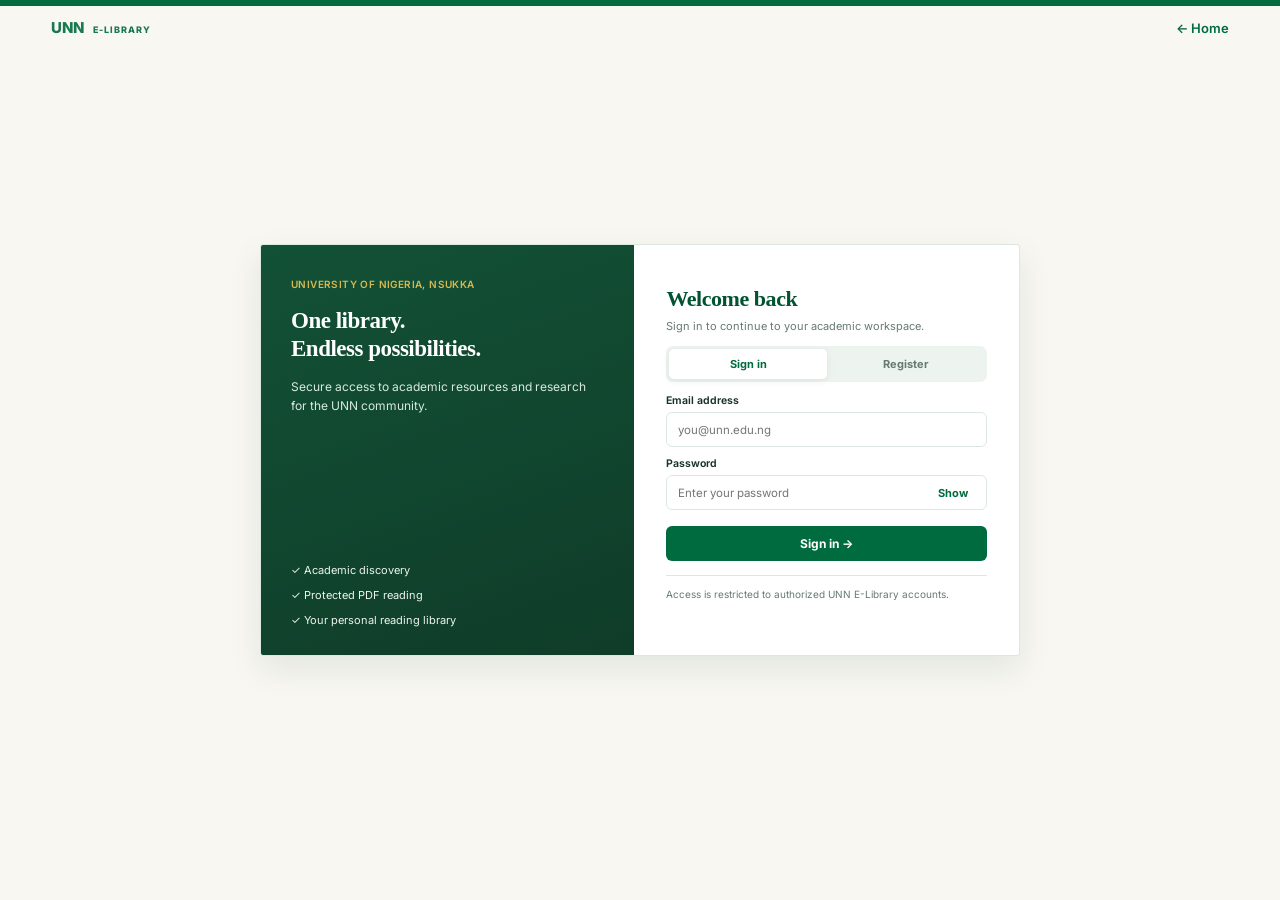
==== frontend/login.html @ 41a2eba9 "feat: complete e-library core features, DRM and reading progress" ====
<!doctype html>
<html lang="en">
  <head>
    <meta charset="UTF-8" />
    <meta name="viewport" content="width=device-width, initial-scale=1" />
    <title>Sign in or Register | UNN E-Library</title>
    <link rel="preconnect" href="https://fonts.googleapis.com" />
    <link
      href="https://fonts.googleapis.com/css2?family=Inter:wght@400;500;600;700;800&display=swap"
      rel="stylesheet"
    />
    <link rel="stylesheet" href="./css/entry.css" />
  </head>
  <body class="auth-body">
    <header class="auth-top">
      <a class="brand" href="./landing.html">UNN <small>E-LIBRARY</small></a
      ><a href="./landing.html">← Home</a>
    </header>
    <main class="auth-shell">
      <aside class="auth-brand">
        <div class="auth-insignia">UNN</div>
        <p class="eyebrow">UNIVERSITY OF NIGERIA, NSUKKA</p>
        <h1>One library.<br />Endless possibilities.</h1>
        <p>
          Secure access to academic resources and research for the UNN
          community.
        </p>
        <div class="auth-points">
          <span>✓ Academic discovery</span><span>✓ Protected PDF reading</span
          ><span>✓ Your personal reading library</span>
        </div>
      </aside>
      <section class="auth-card">
        <p class="eyebrow">UNN ACADEMIC RESOURCE PORTAL</p>
        <h2 id="form-title">Welcome back</h2>
        <p class="subtitle" id="form-subtitle">
          Sign in to continue to your academic workspace.
        </p>
        <div class="auth-toggle" role="tablist" aria-label="Account access">
          <button
            type="button"
            id="sign-in-tab"
            role="tab"
            aria-selected="true"
          >
            Sign in</button
          ><button
            type="button"
            id="register-tab"
            role="tab"
            aria-selected="false"
          >
            Register
          </button>
        </div>
        <p
          class="form-status"
          id="form-status"
          role="alert"
          aria-live="polite"
        ></p>
        <form id="login-form">
          <label for="login-email">Email address</label
          ><input
            id="login-email"
            type="email"
            autocomplete="username"
            required
            placeholder="you@unn.edu.ng"
          /><label for="login-password">Password</label
          ><input
            id="login-password"
            type="password"
            autocomplete="current-password"
            required
            placeholder="Enter your password"
          /><button class="primary full" id="login-submit" type="submit">
            Sign in →
          </button>
        </form>
        <form id="register-form" hidden>
          <label for="register-role">Account Type</label
          ><select id="register-role" name="role" required>
            <option value="student">Student</option>
            <option value="lecturer">Lecturer</option></select
          ><label for="register-name">Full name</label
          ><input
            id="register-name"
            type="text"
            autocomplete="name"
            required
            maxlength="150"
            placeholder="Your official full name"
          /><label for="register-email">Email address</label
          ><input
            id="register-email"
            type="email"
            autocomplete="email"
            required
            placeholder="Your email"
          /><label for="register-department">Department ID</label
          ><input
            id="register-department"
            type="number"
            min="1"
            step="1"
            placeholder="Valid department database ID"
            required
          />
          <p class="field-note">
            Registration currently needs a valid department ID from the
            university records. This field will become a department selector
            once the academic lookup API is confirmed.
          </p>
          <div id="student-fields">
            <label for="register-matric">Matriculation number</label
            ><input
              id="register-matric"
              type="text"
              autocomplete="off"
              placeholder="Your matriculation number"
            /><label for="register-level">Academic level</label
            ><select id="register-level">
              <option value="">Select level</option>
              <option value="100">100 Level</option>
              <option value="200">200 Level</option>
              <option value="300">300 Level</option>
              <option value="400">400 Level</option>
              <option value="500">500 Level</option>
              <option value="600">600 Level</option>
            </select>
          </div>
          <div id="lecturer-fields" hidden>
            <label for="register-staff">Staff ID</label
            ><input
              id="register-staff"
              type="text"
              placeholder="Your staff identification number"
            />
          </div>
          <label for="register-password">Password</label
          ><input
            id="register-password"
            type="password"
            autocomplete="new-password"
            minlength="8"
            required
            placeholder="Create a strong password"
          /><label for="register-confirm">Confirm password</label
          ><input
            id="register-confirm"
            type="password"
            autocomplete="new-password"
            required
            placeholder="Re-enter your password"
          /><button class="primary full" id="register-submit" type="submit">
            Create account →
          </button>
          <p class="field-note">
            Librarian and administrator accounts are provisioned securely, not
            through public registration.
          </p>
        </form>
        <div class="auth-footer">
          Access is restricted to authorized UNN E-Library accounts.
        </div>
      </section>
    </main>
    <link rel="stylesheet" href="./css/auth-figma.css" />
    <script type="module" src="./js/auth-page.js"></script>
  </body>
</html>
---- frontend/css/entry.css ----
:root {
  --green: #006b3f;
  --deep: #00482c;
  --ivory: #f8f7f2;
  --muted: #667a70;
  --gold: #c9a227;
  --border: #dce7df;
}
* {
  box-sizing: border-box;
}
body {
  margin: 0;
  background: var(--ivory);
  color: #18342a;
  font-family: Inter, Arial, sans-serif;
}
a {
  color: inherit;
  text-decoration: none;
}
button,
input,
select {
  font: inherit;
}
button {
  cursor: pointer;
}
[hidden] {
  display: none !important;
}
.brand {
  font-size: 26px;
  font-weight: 800;
  color: var(--green);
  display: inline-flex;
  align-items: baseline;
  gap: 9px;
}
.brand small {
  font-size: 11px;
  letter-spacing: 2px;
}
.eyebrow {
  letter-spacing: 2px;
  font-size: 11px;
  font-weight: 800;
  color: var(--green);
}
.primary,
.nav-cta {
  display: inline-block;
  border: 0;
  background: var(--green);
  color: white;
  padding: 14px 22px;
  border-radius: 10px;
  font-weight: 700;
}
.primary:hover,
.nav-cta:hover {
  background: var(--deep);
}
.ghost {
  border: 1px solid var(--green);
  color: var(--green);
  padding: 13px 22px;
  border-radius: 10px;
  font-weight: 700;
}
.landing-nav,
.auth-top {
  display: flex;
  align-items: center;
  justify-content: space-between;
  padding: 24px max(5vw, 22px);
  background: #fff;
  border-bottom: 1px solid var(--border);
}
.landing-nav nav {
  display: flex;
  gap: 25px;
  align-items: center;
  font-size: 13px;
}
.landing-hero {
  min-height: 520px;
  display: grid;
  grid-template-columns: 1.1fr 0.9fr;
  align-items: center;
  gap: 40px;
  padding: 75px max(5vw, 22px);
}
.hero-copy {
  max-width: 680px;
}
.hero-copy h1 {
  font-size: clamp(44px, 5.5vw, 76px);
  line-height: 1.1;
  letter-spacing: -3px;
  margin: 20px 0;
}
.hero-copy h1 em {
  color: var(--green);
  font-style: normal;
}
.hero-copy > p:not(.eyebrow) {
  font-size: 17px;
  line-height: 1.9;
  color: var(--muted);
}
.hero-actions {
  display: flex;
  gap: 14px;
  flex-wrap: wrap;
  margin: 30px 0;
}
.trust {
  display: flex;
  gap: 13px;
  flex-wrap: wrap;
  font-size: 12px;
  color: var(--muted);
}
.hero-art {
  padding: 55px;
  background: linear-gradient(135deg, #006b3f, #003b23);
  min-height: 385px;
  border-radius: 26px;
  color: white;
  box-shadow: 0 24px 50px #006b3f24;
  display: flex;
  flex-direction: column;
  justify-content: center;
}
.art-icon {
  font-size: 70px;
  margin-bottom: 24px;
}
.hero-art p {
  font-size: 11px;
  letter-spacing: 3px;
  color: #d6cc92;
}
.hero-art strong {
  font-size: clamp(30px, 3vw, 46px);
  line-height: 1.25;
}
.art-line {
  height: 3px;
  background: var(--gold);
  width: 90px;
  margin: 25px 0;
}
.hero-art span {
  color: #cce6d8;
  font-size: 13px;
}
.features {
  padding: 45px max(5vw, 22px) 90px;
}
.features h2 {
  font-size: 34px;
  max-width: 650px;
}
.features-grid {
  display: grid;
  grid-template-columns: repeat(4, 1fr);
  gap: 16px;
  margin-top: 30px;
}
.features-grid article {
  background: white;
  border: 1px solid var(--border);
  border-radius: 18px;
  padding: 28px;
}
.features-grid article span {
  font-size: 26px;
  color: var(--green);
}
.features-grid h3 {
  font-size: 16px;
}
.features-grid p,
.about p {
  color: var(--muted);
  line-height: 1.7;
  font-size: 14px;
}
.about {
  text-align: center;
  padding: 70px 24px;
  background: #eaf5ee;
}
.about h2 {
  font-size: 30px;
}
.about .primary {
  margin-top: 18px;
}
footer {
  text-align: center;
  padding: 28px;
  color: var(--muted);
  font-size: 12px;
}
.auth-top {
  padding: 15px max(5vw, 22px);
}
.auth-top > a:last-child {
  font-size: 13px;
  color: var(--green);
  font-weight: 600;
}
.auth-shell {
  max-width: 1100px;
  min-height: 680px;
  margin: 50px auto;
  display: grid;
  grid-template-columns: 0.85fr 1fr;
  background: white;
  border-radius: 22px;
  overflow: hidden;
  border: 1px solid var(--border);
  box-shadow: 0 20px 55px #1a3f3020;
}
.auth-brand {
  background: linear-gradient(145deg, #006b3f, #003b23);
  color: white;
  padding: 55px;
  display: flex;
  flex-direction: column;
  justify-content: center;
}
.auth-brand .eyebrow {
  color: #d7c980;
}
.auth-insignia {
  display: grid;
  place-items: center;
  height: 80px;
  width: 80px;
  border: 2px solid var(--gold);
  border-radius: 16px;
  font-size: 29px;
  font-weight: 800;
  margin-bottom: 35px;
}
.auth-brand h1 {
  font-size: clamp(30px, 3.5vw, 48px);
  line-height: 1.2;
}
.auth-brand > p:not(.eyebrow) {
  line-height: 1.8;
  color: #d1e8da;
}
.auth-points {
  display: grid;
  gap: 14px;
  margin-top: 45px;
  font-size: 13px;
  color: #d1e8da;
}
.auth-card {
  padding: 48px 54px;
  overflow: auto;
}
.auth-card h2 {
  font-size: 30px;
  margin: 10px 0;
}
.subtitle {
  color: var(--muted);
  line-height: 1.6;
  font-size: 13px;
}
.auth-toggle {
  display: flex;
  padding: 5px;
  border-radius: 12px;
  background: #edf3ee;
  margin: 24px 0;
}
.auth-toggle button {
  flex: 1;
  background: transparent;
  border: 0;
  padding: 13px;
  font-weight: 700;
  color: var(--muted);
  border-radius: 9px;
}
.auth-toggle button[aria-selected="true"] {
  background: white;
  color: var(--green);
  box-shadow: 0 2px 9px #00271212;
}
label {
  display: block;
  font-size: 12px;
  font-weight: 700;
  margin: 17px 0 8px;
}
input,
select {
  display: block;
  width: 100%;
  padding: 12px 14px;
  border: 1px solid var(--border);
  border-radius: 10px;
  background: white;
  outline: none;
}
input:focus,
select:focus {
  border-color: var(--green);
  box-shadow: 0 0 0 3px #006b3f1d;
}
.full {
  width: 100%;
  margin-top: 26px;
}
.primary:disabled {
  opacity: 0.55;
  cursor: wait;
}
.form-status {
  min-height: 16px;
  color: #b42318;
  font-size: 13px;
  line-height: 1.5;
}
.field-note {
  font-size: 11px;
  color: var(--muted);
  line-height: 1.6;
}
.auth-footer {
  margin-top: 22px;
  border-top: 1px solid var(--border);
  padding-top: 22px;
  font-size: 11px;
  color: var(--muted);
}
@media (max-width: 850px) {
  .auth-shell {
    grid-template-columns: 1fr;
    margin: 20px 14px;
  }
  .auth-brand {
    padding: 25px;
  }
  .auth-brand h1 {
    font-size: 26px;
  }
  .auth-brand .auth-points,
  .auth-brand .auth-insignia {
    display: none;
  }
  .auth-card {
    padding: 28px;
  }
  .landing-hero {
    grid-template-columns: 1fr;
  }
  .features-grid {
    grid-template-columns: repeat(2, 1fr);
  }
}
@media (max-width: 530px) {
  .landing-nav nav > a:not(.nav-cta) {
    display: none;
  }
  .features-grid {
    grid-template-columns: 1fr;
  }
  .landing-hero {
    padding-top: 35px;
  }
  .hero-art {
    min-height: 280px;
  }
  .hero-copy h1 {
    letter-spacing: -1px;
  }
}

/* Figma foundation adjustments: narrow green top accent, centered auth shell */
.auth-body::before {
  content: "";
  position: fixed;
  top: 0;
  left: 0;
  right: 0;
  height: 6px;
  background: #006b3f;
  z-index: 30;
}
.auth-card {
  min-width: 0;
}
.auth-toggle button:focus-visible,
.primary:focus-visible,
a:focus-visible {
  outline: 3px solid #c9a227;
  outline-offset: 2px;
}
@media (max-width: 600px) {
  .auth-shell {
    min-height: auto;
  }
  .auth-brand {
    padding: 24px;
  }
  .auth-card {
    padding: 26px 22px;
  }
  .landing-nav {
    gap: 10px;
  }
  .landing-nav nav {
    gap: 10px;
  }
}

/* More compact, centered Figma authentication composition. */
.auth-body {
  min-height: 100vh;
}
.auth-shell {
  max-width: 990px;
  min-height: 0;
  margin: clamp(24px, 5vh, 68px) auto;
  grid-template-columns: 0.87fr 1fr;
}
.auth-brand {
  padding: 38px;
}
.auth-card {
  padding: 34px 40px;
  max-height: calc(100vh - 155px);
  overflow-y: auto;
  scrollbar-width: thin;
}
.auth-top .brand small {
  font-size: 10px;
}
.password-wrap {
  position: relative;
}
.password-wrap input {
  padding-right: 75px;
}
.password-eye {
  position: absolute;
  top: 50%;
  right: 9px;
  transform: translateY(-50%);
  background: none;
  border: 0;
  color: #006b3f;
  font-size: 12px;
  font-weight: 700;
  padding: 8px 10px;
}
.password-eye:focus-visible {
  outline: 2px solid #c9a227;
  border-radius: 5px;
}
@media (max-width: 850px) {
  .auth-shell {
    margin: 18px auto;
    max-width: 580px;
    display: block;
  }
  .auth-brand {
    display: none;
  }
  .auth-card {
    max-height: none;
  }
}

.site-footer {
  background: #003d26;
  color: #dbece0;
  padding: 52px max(5vw, 22px) 18px;
  text-align: left;
}
.site-footer-grid {
  display: grid;
  grid-template-columns: 2fr repeat(3, 1fr);
  gap: 35px;
  max-width: 1280px;
  margin: auto;
}
.site-footer-grid strong {
  display: block;
  color: #fff;
  margin-bottom: 14px;
  font-size: 14px;
}
.site-footer-grid a {
  display: block;
  margin: 9px 0;
  font-size: 12px;
  color: #dbece0;
}
.site-footer-grid p {
  font-size: 12px;
  line-height: 1.9;
  margin: 0;
}
.site-footer-bottom {
  max-width: 1280px;
  margin: 35px auto 0;
  border-top: 1px solid #2a6246;
  padding-top: 18px;
  font-size: 11px;
}
@media (max-width: 700px) {
  .site-footer-grid {
    grid-template-columns: 1fr 1fr;
  }
}
---- frontend/css/auth-figma.css ----
/* Focused visual correction against UNN Figma login / registration frames. */
.auth-body {
  min-height: 100vh;
  background: #f8f7f2;
  display: flex;
  flex-direction: column;
}
.auth-top {
  position: absolute;
  top: 6px;
  left: 0;
  right: 0;
  background: transparent;
  border: 0;
  padding: 12px clamp(20px, 4vw, 52px);
  z-index: 2;
}
.auth-top .brand {
  font-size: 15px;
  opacity: 0.9;
}
.auth-top .brand small {
  font-size: 9px;
  letter-spacing: 1px;
}
.auth-shell {
  width: min(760px, calc(100% - 40px));
  max-width: 760px;
  min-height: 0;
  margin: auto;
  display: grid;
  grid-template-columns: 1fr 1.03fr;
  border-radius: 3px;
  border: 1px solid #dce7df;
  box-shadow: 0 13px 34px rgba(0, 54, 30, 0.09);
  overflow: hidden;
}
.auth-brand {
  min-height: 410px;
  padding: 28px 30px;
  display: flex;
  flex-direction: column;
  justify-content: flex-start;
  background: linear-gradient(
    160deg,
    rgba(0, 68, 39, 0.93),
    rgba(0, 48, 27, 0.94)
  );
}
.auth-insignia {
  display: none;
}
.auth-brand .eyebrow {
  font-size: 10px;
  font-weight: 600;
  letter-spacing: 0.4px;
  color: #d6b953;
  margin-top: 5px;
}
.auth-brand h1 {
  font-family: Georgia, serif;
  font-size: 23px;
  line-height: 1.23;
  letter-spacing: -0.5px;
  font-weight: 600;
  margin: 7px 0 13px;
  color: #fff;
}
.auth-brand > p:not(.eyebrow) {
  font-size: 12px;
  line-height: 1.65;
  color: #d8eae0;
  margin: 0;
}
.auth-points {
  margin-top: auto;
  gap: 11px;
  font-size: 11px;
  color: #ecf5ee;
}
.auth-card {
  padding: 30px 32px;
  max-height: min(76vh, 720px);
  overflow-y: auto;
  scrollbar-width: thin;
  scrollbar-color: #cddcd2 transparent;
}
.auth-card > .eyebrow {
  display: none;
}
.auth-card h2 {
  font-family: Georgia, serif;
  color: #005333;
  font-size: 22px;
  letter-spacing: -0.45px;
  font-weight: 600;
  line-height: 1.25;
  margin: 10px 0 5px;
}
.auth-card .subtitle {
  font-size: 11px;
  line-height: 1.5;
  margin: 0 0 12px;
}
.auth-toggle {
  margin: 12px 0;
  background: #edf3ee;
  padding: 3px;
  border-radius: 7px;
}
.auth-toggle button {
  padding: 8px 10px;
  font-size: 11px;
  border-radius: 5px;
}
.auth-card label {
  font-size: 10.5px;
  font-weight: 650;
  margin: 10px 0 5px;
}
.auth-card input,
.auth-card select {
  padding: 9px 11px;
  font-size: 11.5px;
  border-radius: 6px;
  min-height: 35px;
}
.auth-card .primary.full {
  padding: 10px;
  margin-top: 16px;
  font-size: 12px;
  border-radius: 6px;
}
.auth-card .auth-footer {
  margin-top: 14px;
  padding-top: 12px;
  font-size: 10px;
}
.auth-card .field-note {
  font-size: 10px;
}
.auth-card .form-status {
  font-size: 11px;
  min-height: 0;
}
.auth-card .password-eye {
  font-size: 11px;
}
@media (min-width: 820px) and (max-height: 650px) {
  .auth-shell {
    margin: 62px auto 18px;
  }
  .auth-card {
    max-height: calc(100vh - 95px);
  }
}
@media (max-width: 680px) {
  .auth-top {
    position: static;
    padding: 12px 20px;
    background: #f8f7f2;
  }
  .auth-shell {
    width: min(480px, calc(100% - 30px));
    grid-template-columns: 1fr;
    margin: 22px auto;
  }
  .auth-brand {
    display: none;
  }
  .auth-card {
    max-height: none;
    padding: 25px 22px;
  }
}
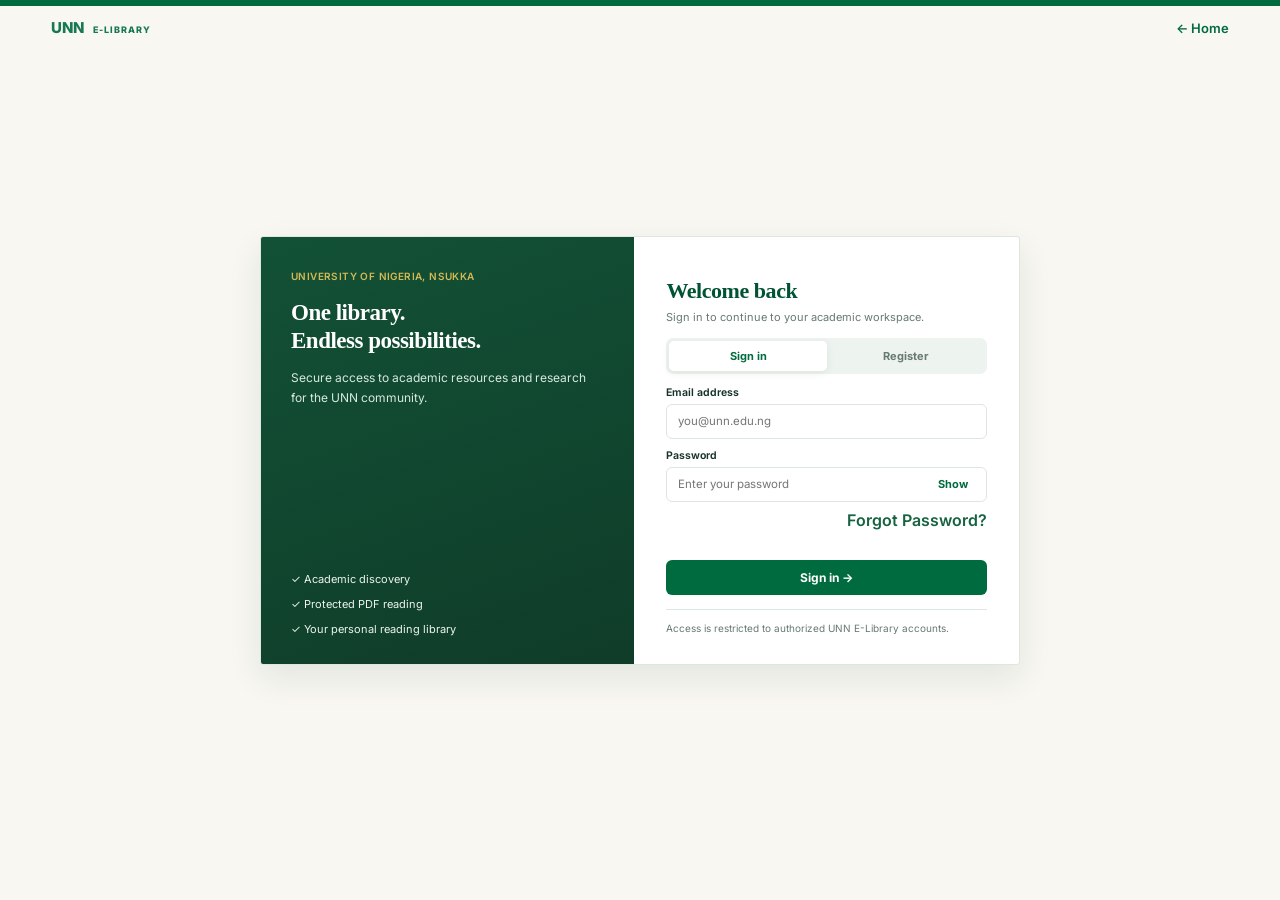
==== commit 1b6e1f54: "Complete frontend and backend features for final year defence" ====
--- a/frontend/login.html
+++ b/frontend/login.html
@@ -1,172 +1,275 @@
+
 <!doctype html>
 <html lang="en">
-  <head>
-    <meta charset="UTF-8" />
-    <meta name="viewport" content="width=device-width, initial-scale=1" />
-    <title>Sign in or Register | UNN E-Library</title>
-    <link rel="preconnect" href="https://fonts.googleapis.com" />
-    <link
-      href="https://fonts.googleapis.com/css2?family=Inter:wght@400;500;600;700;800&display=swap"
-      rel="stylesheet"
-    />
-    <link rel="stylesheet" href="./css/entry.css" />
-  </head>
-  <body class="auth-body">
-    <header class="auth-top">
-      <a class="brand" href="./landing.html">UNN <small>E-LIBRARY</small></a
-      ><a href="./landing.html">← Home</a>
-    </header>
-    <main class="auth-shell">
-      <aside class="auth-brand">
-        <div class="auth-insignia">UNN</div>
-        <p class="eyebrow">UNIVERSITY OF NIGERIA, NSUKKA</p>
-        <h1>One library.<br />Endless possibilities.</h1>
-        <p>
-          Secure access to academic resources and research for the UNN
-          community.
+<head>
+  <meta charset="UTF-8" />
+  <meta name="viewport" content="width=device-width, initial-scale=1" />
+
+  <title>Sign in or Register | UNN E-Library</title>
+
+  <link rel="preconnect" href="https://fonts.googleapis.com" />
+  <link
+    href="https://fonts.googleapis.com/css2?family=Inter:wght@400;500;600;700;800&display=swap"
+    rel="stylesheet"
+  />
+
+  <link rel="stylesheet" href="./css/entry.css" />
+  <link rel="stylesheet" href="./css/auth-figma.css" />
+</head>
+
+<body class="auth-body">
+
+  <!-- Top Navigation -->
+  <header class="auth-top">
+    <a class="brand" href="./landing.html">
+      UNN <small>E-LIBRARY</small>
+    </a>
+
+    <a href="./landing.html">← Home</a>
+  </header>
+
+  <main class="auth-shell">
+
+    <!-- Left Branding Section -->
+    <aside class="auth-brand">
+      <div class="auth-insignia">UNN</div>
+
+      <p class="eyebrow">UNIVERSITY OF NIGERIA, NSUKKA</p>
+
+      <h1>
+        One library.<br />
+        Endless possibilities.
+      </h1>
+
+      <p>
+        Secure access to academic resources and research for the UNN
+        community.
+      </p>
+
+      <div class="auth-points">
+        <span>✓ Academic discovery</span>
+        <span>✓ Protected PDF reading</span>
+        <span>✓ Your personal reading library</span>
+      </div>
+    </aside>
+
+    <!-- Right Authentication Section -->
+    <section class="auth-card">
+
+      <p class="eyebrow">UNN ACADEMIC RESOURCE PORTAL</p>
+
+      <h2 id="form-title">Welcome back</h2>
+
+      <p class="subtitle" id="form-subtitle">
+        Sign in to continue to your academic workspace.
+      </p>
+
+      <!-- Sign In / Register Tabs -->
+      <div
+        class="auth-toggle"
+        role="tablist"
+        aria-label="Account access"
+      >
+        <button
+          type="button"
+          id="sign-in-tab"
+          role="tab"
+          aria-selected="true"
+        >
+          Sign in
+        </button>
+
+        <button
+          type="button"
+          id="register-tab"
+          role="tab"
+          aria-selected="false"
+        >
+          Register
+        </button>
+      </div>
+
+      <!-- Form Feedback -->
+      <p
+        class="form-status"
+        id="form-status"
+        role="alert"
+        aria-live="polite"
+      ></p>
+
+      <!-- ====================== -->
+      <!-- SIGN IN FORM           -->
+      <!-- ====================== -->
+      <form id="login-form">
+
+        <label for="login-email">Email address</label>
+        <input
+          id="login-email"
+          type="email"
+          autocomplete="username"
+          required
+          placeholder="you@unn.edu.ng"
+        />
+
+        <label for="login-password">Password</label>
+        <input
+          id="login-password"
+          type="password"
+          autocomplete="current-password"
+          required
+          placeholder="Enter your password"
+        />
+
+        <!-- Forgot Password Link -->
+        <p
+          class="forgot-password-link"
+          style="text-align: right; margin: 8px 0 14px;"
+        >
+          <a
+            href="./reset-password.html"
+            style="color: #176341; font-weight: 600; text-decoration: none;"
+          >
+            Forgot Password?
+          </a>
         </p>
-        <div class="auth-points">
-          <span>✓ Academic discovery</span><span>✓ Protected PDF reading</span
-          ><span>✓ Your personal reading library</span>
+
+        <!-- Sign In Button -->
+        <button
+          class="primary full"
+          id="login-submit"
+          type="submit"
+        >
+          Sign in →
+        </button>
+
+      </form>
+
+      <!-- ====================== -->
+      <!-- REGISTRATION FORM      -->
+      <!-- ====================== -->
+      <form id="register-form" hidden>
+
+        <label for="register-role">Account Type</label>
+        <select id="register-role" name="role" required>
+          <option value="student">Student</option>
+          <option value="lecturer">Lecturer</option>
+        </select>
+
+        <label for="register-name">Full name</label>
+        <input
+          id="register-name"
+          type="text"
+          autocomplete="name"
+          required
+          maxlength="150"
+          placeholder="Your official full name"
+        />
+
+        <label for="register-email">Email address</label>
+        <input
+          id="register-email"
+          type="email"
+          autocomplete="email"
+          required
+          placeholder="Your email"
+        />
+
+        <label for="register-department">Department ID</label>
+        <input
+          id="register-department"
+          type="number"
+          min="1"
+          step="1"
+          placeholder="Valid department database ID"
+          required
+        />
+
+        <p class="field-note">
+          Registration currently needs a valid department ID from the
+          university records. This field will become a department selector
+          once the academic lookup API is confirmed.
+        </p>
+
+        <!-- Student-Specific Fields -->
+        <div id="student-fields">
+
+          <label for="register-matric">Matriculation number</label>
+          <input
+            id="register-matric"
+            type="text"
+            autocomplete="off"
+            placeholder="Your matriculation number"
+          />
+
+          <label for="register-level">Academic level</label>
+          <select id="register-level">
+            <option value="">Select level</option>
+            <option value="100">100 Level</option>
+            <option value="200">200 Level</option>
+            <option value="300">300 Level</option>
+            <option value="400">400 Level</option>
+            <option value="500">500 Level</option>
+            <option value="600">600 Level</option>
+          </select>
+
         </div>
-      </aside>
-      <section class="auth-card">
-        <p class="eyebrow">UNN ACADEMIC RESOURCE PORTAL</p>
-        <h2 id="form-title">Welcome back</h2>
-        <p class="subtitle" id="form-subtitle">
-          Sign in to continue to your academic workspace.
+
+        <!-- Lecturer-Specific Fields -->
+        <div id="lecturer-fields" hidden>
+
+          <label for="register-staff">Staff ID</label>
+          <input
+            id="register-staff"
+            type="text"
+            placeholder="Your staff identification number"
+          />
+
+        </div>
+
+        <!-- Registration Password -->
+        <label for="register-password">Password</label>
+        <input
+          id="register-password"
+          type="password"
+          autocomplete="new-password"
+          minlength="8"
+          required
+          placeholder="Create a strong password"
+        />
+
+        <label for="register-confirm">Confirm password</label>
+        <input
+          id="register-confirm"
+          type="password"
+          autocomplete="new-password"
+          required
+          placeholder="Re-enter your password"
+        />
+
+        <button
+          class="primary full"
+          id="register-submit"
+          type="submit"
+        >
+          Create account →
+        </button>
+
+        <p class="field-note">
+          Librarian and administrator accounts are provisioned securely,
+          not through public registration.
         </p>
-        <div class="auth-toggle" role="tablist" aria-label="Account access">
-          <button
-            type="button"
-            id="sign-in-tab"
-            role="tab"
-            aria-selected="true"
-          >
-            Sign in</button
-          ><button
-            type="button"
-            id="register-tab"
-            role="tab"
-            aria-selected="false"
-          >
-            Register
-          </button>
-        </div>
-        <p
-          class="form-status"
-          id="form-status"
-          role="alert"
-          aria-live="polite"
-        ></p>
-        <form id="login-form">
-          <label for="login-email">Email address</label
-          ><input
-            id="login-email"
-            type="email"
-            autocomplete="username"
-            required
-            placeholder="you@unn.edu.ng"
-          /><label for="login-password">Password</label
-          ><input
-            id="login-password"
-            type="password"
-            autocomplete="current-password"
-            required
-            placeholder="Enter your password"
-          /><button class="primary full" id="login-submit" type="submit">
-            Sign in →
-          </button>
-        </form>
-        <form id="register-form" hidden>
-          <label for="register-role">Account Type</label
-          ><select id="register-role" name="role" required>
-            <option value="student">Student</option>
-            <option value="lecturer">Lecturer</option></select
-          ><label for="register-name">Full name</label
-          ><input
-            id="register-name"
-            type="text"
-            autocomplete="name"
-            required
-            maxlength="150"
-            placeholder="Your official full name"
-          /><label for="register-email">Email address</label
-          ><input
-            id="register-email"
-            type="email"
-            autocomplete="email"
-            required
-            placeholder="Your email"
-          /><label for="register-department">Department ID</label
-          ><input
-            id="register-department"
-            type="number"
-            min="1"
-            step="1"
-            placeholder="Valid department database ID"
-            required
-          />
-          <p class="field-note">
-            Registration currently needs a valid department ID from the
-            university records. This field will become a department selector
-            once the academic lookup API is confirmed.
-          </p>
-          <div id="student-fields">
-            <label for="register-matric">Matriculation number</label
-            ><input
-              id="register-matric"
-              type="text"
-              autocomplete="off"
-              placeholder="Your matriculation number"
-            /><label for="register-level">Academic level</label
-            ><select id="register-level">
-              <option value="">Select level</option>
-              <option value="100">100 Level</option>
-              <option value="200">200 Level</option>
-              <option value="300">300 Level</option>
-              <option value="400">400 Level</option>
-              <option value="500">500 Level</option>
-              <option value="600">600 Level</option>
-            </select>
-          </div>
-          <div id="lecturer-fields" hidden>
-            <label for="register-staff">Staff ID</label
-            ><input
-              id="register-staff"
-              type="text"
-              placeholder="Your staff identification number"
-            />
-          </div>
-          <label for="register-password">Password</label
-          ><input
-            id="register-password"
-            type="password"
-            autocomplete="new-password"
-            minlength="8"
-            required
-            placeholder="Create a strong password"
-          /><label for="register-confirm">Confirm password</label
-          ><input
-            id="register-confirm"
-            type="password"
-            autocomplete="new-password"
-            required
-            placeholder="Re-enter your password"
-          /><button class="primary full" id="register-submit" type="submit">
-            Create account →
-          </button>
-          <p class="field-note">
-            Librarian and administrator accounts are provisioned securely, not
-            through public registration.
-          </p>
-        </form>
-        <div class="auth-footer">
-          Access is restricted to authorized UNN E-Library accounts.
-        </div>
-      </section>
-    </main>
-    <link rel="stylesheet" href="./css/auth-figma.css" />
-    <script type="module" src="./js/auth-page.js"></script>
-  </body>
+
+      </form>
+
+      <!-- Authentication Footer -->
+      <div class="auth-footer">
+        Access is restricted to authorized UNN E-Library accounts.
+      </div>
+
+    </section>
+  </main>
+
+  <script type="module" src="./js/auth-page.js"></script>
+
+</body>
 </html>
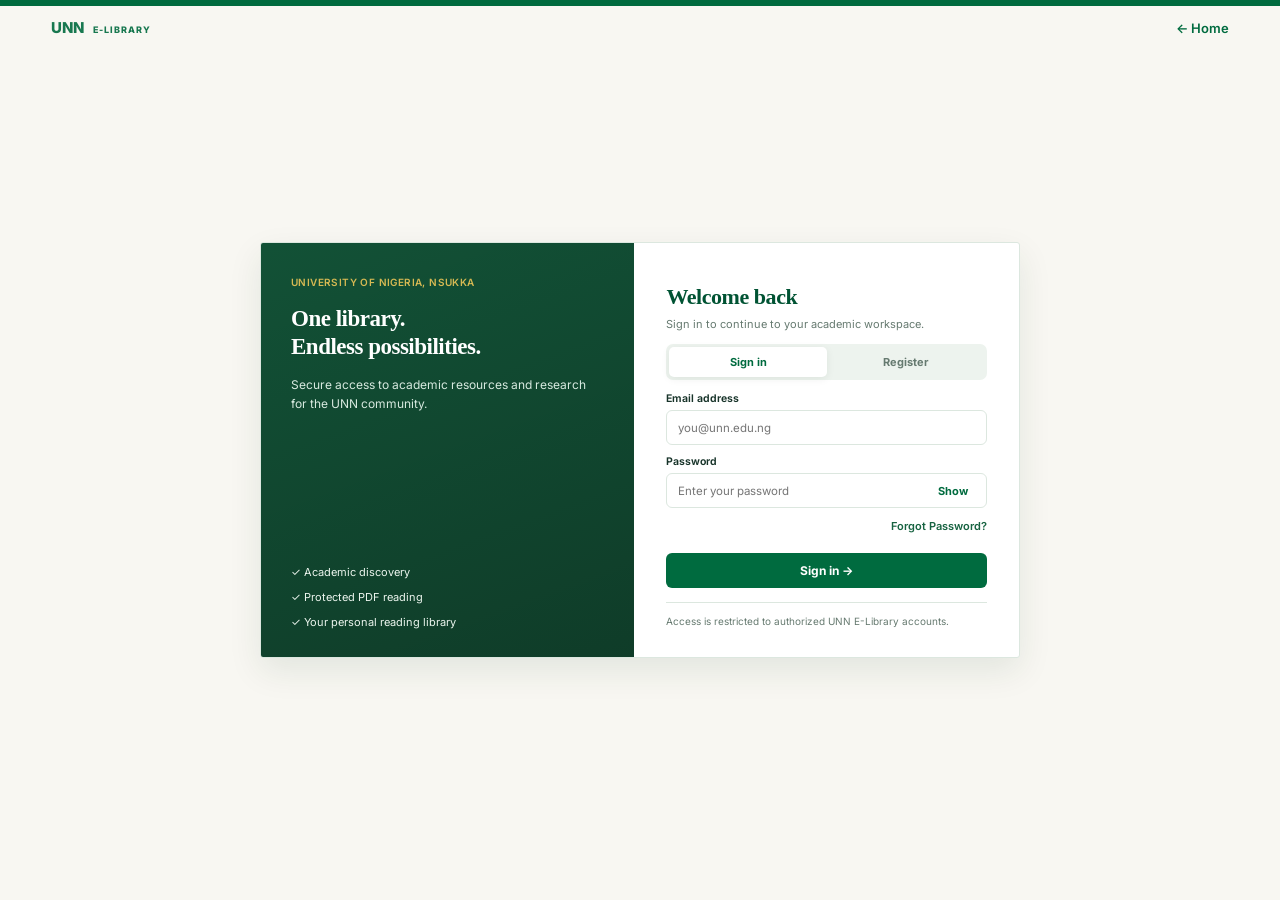
==== commit b46792f2: "Finalize UI refinements and password recovery for defence" ====
--- a/frontend/login.html
+++ b/frontend/login.html
@@ -15,6 +15,7 @@
 
   <link rel="stylesheet" href="./css/entry.css" />
   <link rel="stylesheet" href="./css/auth-figma.css" />
+  <link rel="stylesheet" href="./css/three-ui-fixes.css" />
 </head>
 
 <body class="auth-body">
--- a/frontend/css/three-ui-fixes.css
+++ b/frontend/css/three-ui-fixes.css
@@ -0,0 +1,239 @@
+/* UNN E-Library: last visual adjustments only. No JavaScript changes. */
+/* Compact Forgot Password link on the existing login/register layout. */
+.auth-card .forgot-password-link {
+  margin: 6px 0 9px !important;
+  text-align: right;
+}
+.auth-card .forgot-password-link a {
+  display: inline-block;
+  font-size: 11px !important;
+  font-weight: 600 !important;
+  line-height: 1.3;
+  color: #176341;
+}
+.auth-card .forgot-password-link a:hover {
+  text-decoration: underline !important;
+}
+.auth-card .forgot-password-link a:focus-visible {
+  outline: 2px solid #c9a227;
+  outline-offset: 3px;
+  border-radius: 2px;
+}
+.auth-card #login-form .primary.full {
+  margin-top: 10px;
+}
+
+/* Password recovery should share the login card's restrained dimensions. */
+body.auth-body:has(.reset-card) {
+  min-height: 100vh;
+  display: flex;
+  flex-direction: column;
+  background: #f8f7f2;
+}
+body.auth-body:has(.reset-card) .auth-top {
+  position: relative;
+  z-index: 2;
+  border: 0;
+  background: transparent;
+  padding: 18px clamp(20px, 4vw, 52px);
+}
+body.auth-body:has(.reset-card) .auth-top .brand {
+  font-size: 15px;
+}
+body.auth-body:has(.reset-card) .auth-top .brand small {
+  font-size: 9px;
+  letter-spacing: 1px;
+}
+body.auth-body:has(.reset-card) .auth-shell {
+  width: min(760px, calc(100% - 36px));
+  max-width: 760px;
+  min-height: 0;
+  margin: auto;
+  display: grid;
+  grid-template-columns: 1fr 1.03fr;
+  border-radius: 4px;
+  box-shadow: 0 13px 34px rgba(0, 54, 30, 0.09);
+  overflow: hidden;
+}
+body.auth-body:has(.reset-card) .auth-brand {
+  min-height: 410px;
+  padding: 28px 30px;
+  display: flex;
+  flex-direction: column;
+  justify-content: flex-start;
+  background: linear-gradient(160deg, #004427, #00301b);
+}
+body.auth-body:has(.reset-card) .auth-insignia {
+  display: none;
+}
+body.auth-body:has(.reset-card) .auth-brand .eyebrow {
+  font-size: 10px;
+  letter-spacing: 0.4px;
+  margin: 5px 0 10px;
+  color: #d6b953;
+}
+body.auth-body:has(.reset-card) .auth-brand h1 {
+  font:
+    600 23px/1.23 Georgia,
+    serif;
+  letter-spacing: -0.5px;
+  margin: 7px 0 13px;
+}
+body.auth-body:has(.reset-card) .auth-brand > p:not(.eyebrow) {
+  font-size: 12px;
+  line-height: 1.65;
+  margin: 0;
+  color: #d8eae0;
+}
+body.auth-body:has(.reset-card) .reset-card {
+  padding: 30px 32px;
+  max-height: min(76vh, 720px);
+  overflow-y: auto;
+}
+body.auth-body:has(.reset-card) .reset-card > .eyebrow {
+  display: none;
+}
+body.auth-body:has(.reset-card) .reset-card h2 {
+  font:
+    600 22px/1.25 Georgia,
+    serif;
+  letter-spacing: -0.45px;
+  color: #005333;
+  margin: 10px 0 5px;
+}
+body.auth-body:has(.reset-card) .reset-card .subtitle {
+  font-size: 11px;
+  line-height: 1.5;
+  margin: 0 0 12px;
+}
+body.auth-body:has(.reset-card) .reset-card form {
+  display: grid;
+  gap: 7px;
+}
+body.auth-body:has(.reset-card) .reset-card form[hidden] {
+  display: none;
+}
+body.auth-body:has(.reset-card) .reset-card form label {
+  font-size: 10.5px;
+  margin: 10px 0 2px;
+  font-weight: 650;
+}
+body.auth-body:has(.reset-card) .reset-card form input {
+  font-size: 11.5px;
+  min-height: 35px;
+  padding: 9px 11px;
+  border-radius: 6px;
+}
+body.auth-body:has(.reset-card) .reset-card form button {
+  width: 100%;
+  min-height: 37px;
+  margin-top: 12px;
+  padding: 10px;
+  font-size: 12px;
+  border-radius: 6px;
+}
+body.auth-body:has(.reset-card) .reset-footnote {
+  margin-top: 14px;
+  font-size: 11px;
+  line-height: 1.5;
+}
+body.auth-body:has(.reset-card) #reset-message {
+  min-height: 0;
+  margin: 6px 0;
+  color: #396653;
+  font-size: 11px;
+  line-height: 1.5;
+}
+body.auth-body:has(.reset-card) #reset-message.reset-error {
+  color: #af2a2a;
+}
+@media (max-width: 680px) {
+  body.auth-body:has(.reset-card) .auth-shell {
+    width: min(480px, calc(100% - 30px));
+    display: block;
+    margin: 22px auto;
+  }
+  body.auth-body:has(.reset-card) .auth-brand {
+    display: none;
+  }
+  body.auth-body:has(.reset-card) .reset-card {
+    max-height: none;
+    padding: 25px 22px;
+  }
+}
+
+/* Admin User Management: distribute the columns within laptop width. */
+@media (min-width: 901px) {
+  .aum-table-scroll {
+    overflow-x: visible !important;
+  }
+  .aum-table {
+    width: 100% !important;
+    min-width: 0 !important;
+    table-layout: fixed !important;
+  }
+  .aum-table th,
+  .aum-table td {
+    padding: 12px 8px !important;
+    min-width: 0;
+    overflow-wrap: anywhere;
+  }
+  .aum-table th:nth-child(1),
+  .aum-table td:nth-child(1) {
+    width: 27%;
+  }
+  .aum-table th:nth-child(2),
+  .aum-table td:nth-child(2) {
+    width: 12%;
+  }
+  .aum-table th:nth-child(3),
+  .aum-table td:nth-child(3) {
+    width: 19%;
+  }
+  .aum-table th:nth-child(4),
+  .aum-table td:nth-child(4) {
+    width: 13%;
+  }
+  .aum-table th:nth-child(5),
+  .aum-table td:nth-child(5) {
+    width: 12%;
+  }
+  .aum-table th:nth-child(6),
+  .aum-table td:nth-child(6) {
+    width: 17%;
+  }
+  .aum-name {
+    font-size: 0.83rem;
+  }
+  .aum-email {
+    font-size: 0.72rem;
+    overflow-wrap: anywhere;
+  }
+  .aum-row-actions {
+    display: flex;
+    flex-wrap: nowrap !important;
+    justify-content: flex-start;
+    gap: 4px;
+  }
+  .aum-row-actions .aum-btn {
+    flex: 0 0 33px;
+    width: 33px;
+    height: 34px;
+    min-height: 34px;
+    padding: 4px !important;
+    display: grid;
+    place-items: center;
+  }
+  .aum-row-actions .aum-protected {
+    font-size: 0.7rem;
+  }
+}
+/* On small touch screens, allow scrolling instead of squashing content. */
+@media (max-width: 900px) {
+  .aum-table-scroll {
+    overflow-x: auto;
+  }
+  .aum-table {
+    min-width: 780px;
+  }
+}
